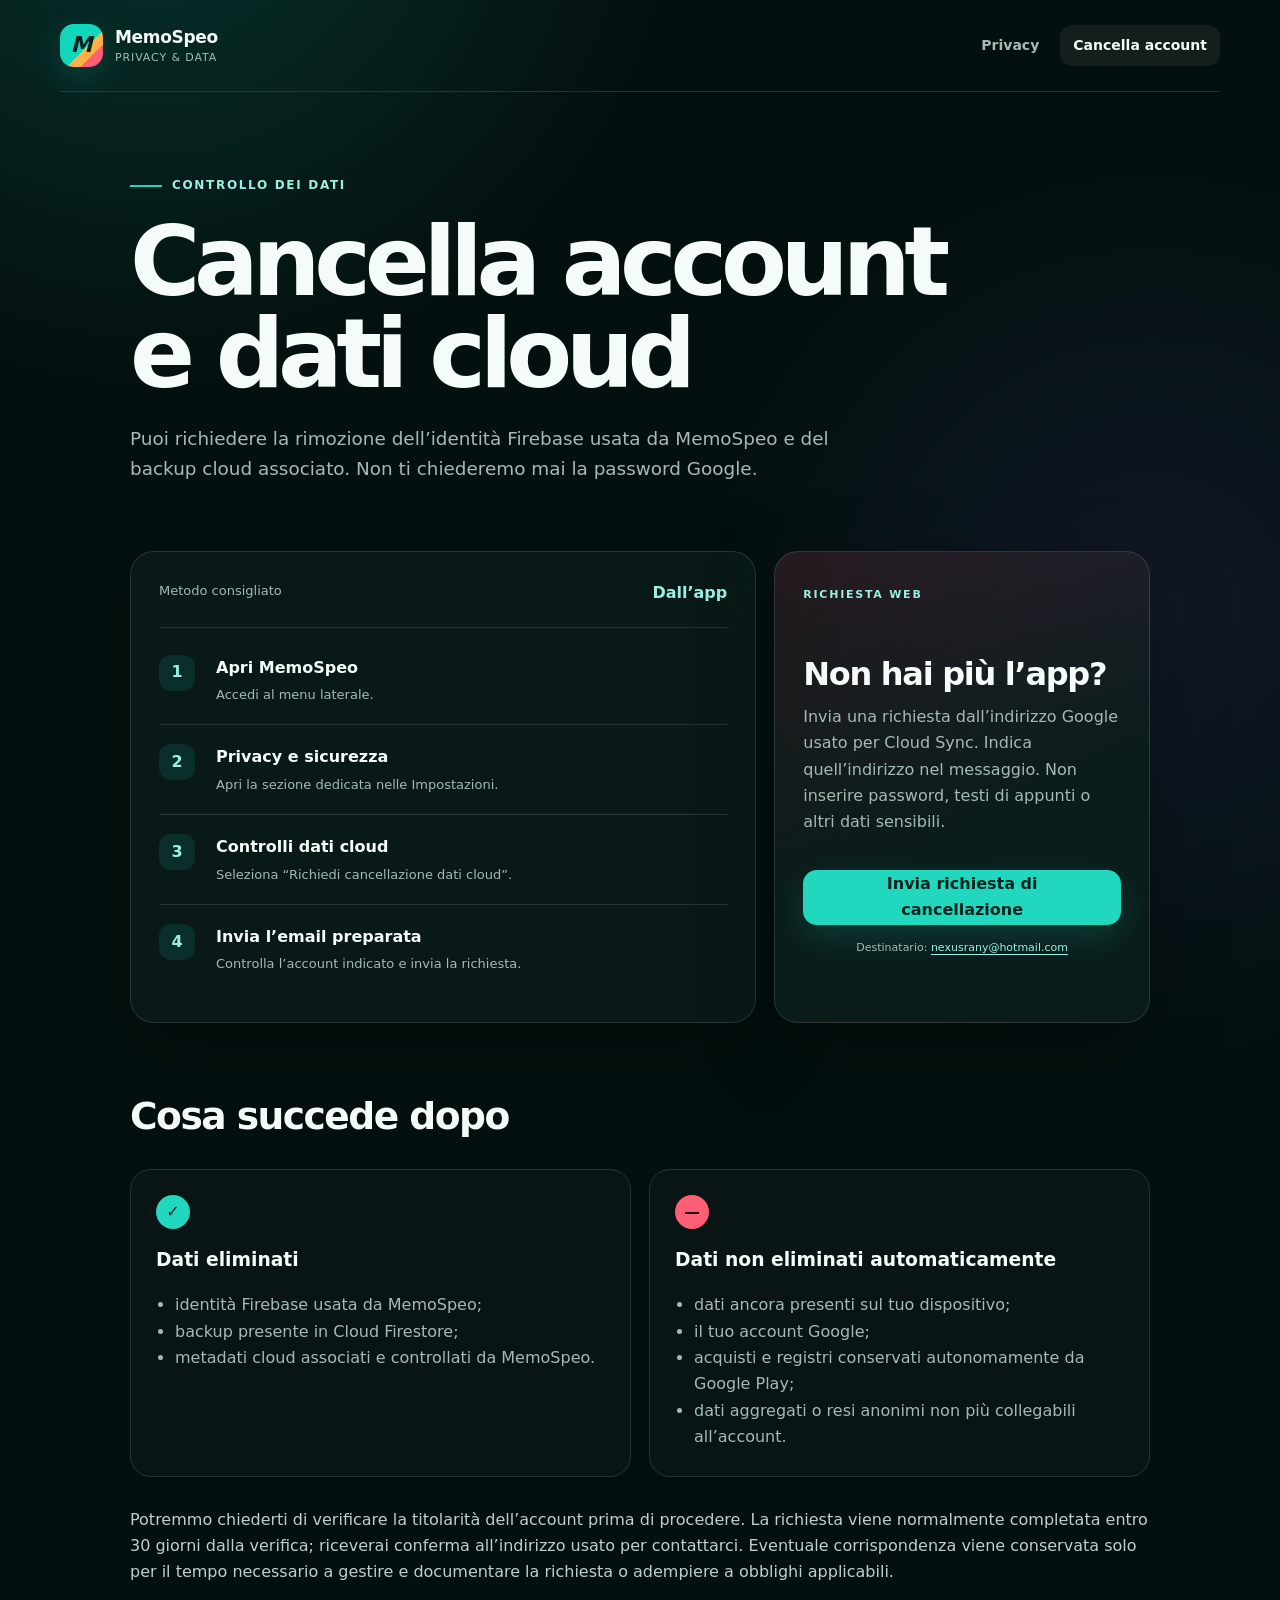
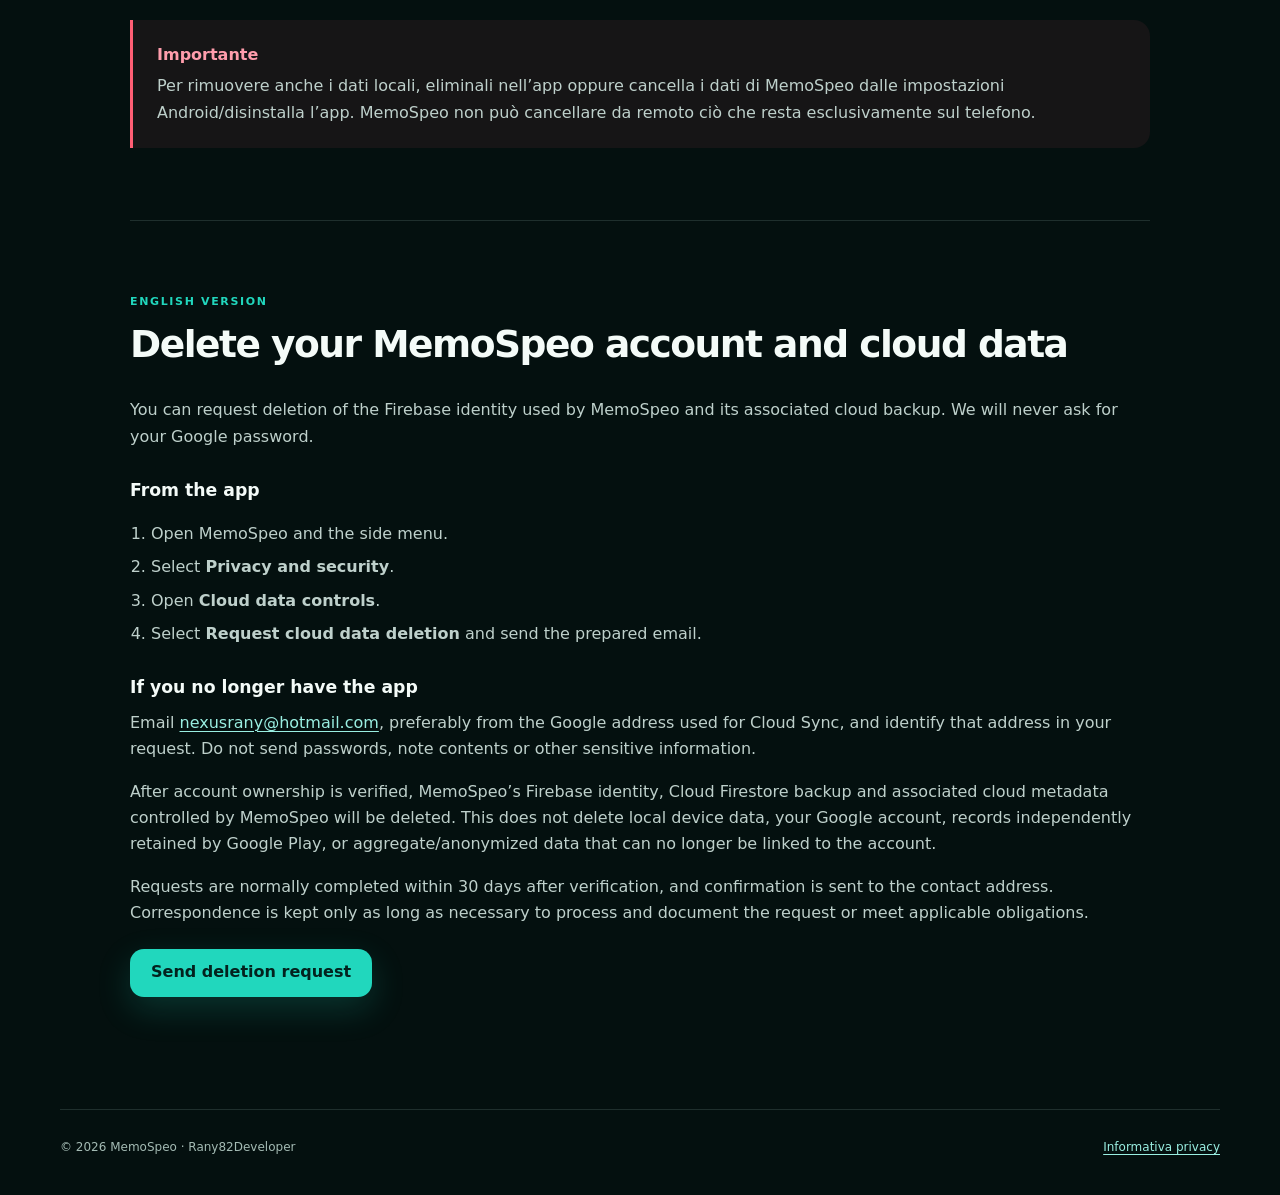
==== delete-account.html @ d62948c8 "Add files via upload" ====
<!doctype html>
<html lang="it">
<head>
  <meta charset="utf-8">
  <meta name="viewport" content="width=device-width, initial-scale=1">
  <meta name="description" content="Richiedi la cancellazione dell'account MemoSpeo e dei dati cloud associati.">
  <meta name="theme-color" content="#071b1a">
  <title>Cancellazione account e dati · MemoSpeo</title>
  <link rel="stylesheet" href="styles.css">
</head>
<body>
  <header class="site-header">
    <a class="brand" href="index.html" aria-label="MemoSpeo - pagina iniziale">
      <span class="brand-mark" aria-hidden="true">M</span>
      <span><strong>MemoSpeo</strong><small>Privacy &amp; data</small></span>
    </a>
    <nav aria-label="Navigazione principale">
      <a href="privacy.html">Privacy</a>
      <a class="active" href="delete-account.html">Cancella account</a>
    </nav>
  </header>

  <main class="delete-page">
    <section class="delete-hero">
      <div class="eyebrow"><span></span> Controllo dei dati</div>
      <h1>Cancella account<br>e dati cloud</h1>
      <p>Puoi richiedere la rimozione dell’identità Firebase usata da MemoSpeo e del backup cloud associato. Non ti chiederemo mai la password Google.</p>
    </section>

    <section class="deletion-grid">
      <div class="steps-panel">
        <div class="panel-title"><span>Metodo consigliato</span><strong>Dall’app</strong></div>
        <ol class="steps">
          <li><span>1</span><div><strong>Apri MemoSpeo</strong><p>Accedi al menu laterale.</p></div></li>
          <li><span>2</span><div><strong>Privacy e sicurezza</strong><p>Apri la sezione dedicata nelle Impostazioni.</p></div></li>
          <li><span>3</span><div><strong>Controlli dati cloud</strong><p>Seleziona “Richiedi cancellazione dati cloud”.</p></div></li>
          <li><span>4</span><div><strong>Invia l’email preparata</strong><p>Controlla l’account indicato e invia la richiesta.</p></div></li>
        </ol>
      </div>

      <div class="request-panel">
        <span class="card-number">RICHIESTA WEB</span>
        <h2>Non hai più l’app?</h2>
        <p>Invia una richiesta dall’indirizzo Google usato per Cloud Sync. Indica quell’indirizzo nel messaggio. Non inserire password, testi di appunti o altri dati sensibili.</p>
        <a class="button primary full" href="mailto:nexusrany@hotmail.com?subject=Richiesta%20cancellazione%20dati%20MemoSpeo&amp;body=Chiedo%20la%20cancellazione%20dell%E2%80%99identit%C3%A0%20MemoSpeo%20e%20di%20tutti%20i%20dati%20cloud%20associati.%0A%0AAccount%20Google%20usato%20in%20MemoSpeo%3A%20%0A%0AConfermo%20di%20comprendere%20che%20la%20cancellazione%20cloud%20non%20rimuove%20i%20dati%20salvati%20localmente%20sul%20mio%20dispositivo.">Invia richiesta di cancellazione</a>
        <p class="small">Destinatario: <a href="mailto:nexusrany@hotmail.com">nexusrany@hotmail.com</a></p>
      </div>
    </section>

    <section class="what-happens">
      <h2>Cosa succede dopo</h2>
      <div class="outcome-grid">
        <div class="outcome yes"><span aria-hidden="true">✓</span><h3>Dati eliminati</h3><ul><li>identità Firebase usata da MemoSpeo;</li><li>backup presente in Cloud Firestore;</li><li>metadati cloud associati e controllati da MemoSpeo.</li></ul></div>
        <div class="outcome no"><span aria-hidden="true">—</span><h3>Dati non eliminati automaticamente</h3><ul><li>dati ancora presenti sul tuo dispositivo;</li><li>il tuo account Google;</li><li>acquisti e registri conservati autonomamente da Google Play;</li><li>dati aggregati o resi anonimi non più collegabili all’account.</li></ul></div>
      </div>
      <p>Potremmo chiederti di verificare la titolarità dell’account prima di procedere. La richiesta viene normalmente completata entro 30 giorni dalla verifica; riceverai conferma all’indirizzo usato per contattarci. Eventuale corrispondenza viene conservata solo per il tempo necessario a gestire e documentare la richiesta o adempiere a obblighi applicabili.</p>
      <div class="callout warning"><strong>Importante</strong><p>Per rimuovere anche i dati locali, eliminali nell’app oppure cancella i dati di MemoSpeo dalle impostazioni Android/disinstalla l’app. MemoSpeo non può cancellare da remoto ciò che resta esclusivamente sul telefono.</p></div>
    </section>

    <section id="english" class="english-section" lang="en">
      <div class="language-label">ENGLISH VERSION</div>
      <h2>Delete your MemoSpeo account and cloud data</h2>
      <p>You can request deletion of the Firebase identity used by MemoSpeo and its associated cloud backup. We will never ask for your Google password.</p>
      <h3>From the app</h3>
      <ol>
        <li>Open MemoSpeo and the side menu.</li>
        <li>Select <strong>Privacy and security</strong>.</li>
        <li>Open <strong>Cloud data controls</strong>.</li>
        <li>Select <strong>Request cloud data deletion</strong> and send the prepared email.</li>
      </ol>
      <h3>If you no longer have the app</h3>
      <p>Email <a href="mailto:nexusrany@hotmail.com?subject=MemoSpeo%20data%20deletion%20request">nexusrany@hotmail.com</a>, preferably from the Google address used for Cloud Sync, and identify that address in your request. Do not send passwords, note contents or other sensitive information.</p>
      <p>After account ownership is verified, MemoSpeo’s Firebase identity, Cloud Firestore backup and associated cloud metadata controlled by MemoSpeo will be deleted. This does not delete local device data, your Google account, records independently retained by Google Play, or aggregate/anonymized data that can no longer be linked to the account.</p>
      <p>Requests are normally completed within 30 days after verification, and confirmation is sent to the contact address. Correspondence is kept only as long as necessary to process and document the request or meet applicable obligations.</p>
      <a class="button primary inline-button" href="mailto:nexusrany@hotmail.com?subject=MemoSpeo%20data%20deletion%20request&amp;body=I%20request%20deletion%20of%20my%20MemoSpeo%20identity%20and%20all%20associated%20cloud%20data.%0A%0AGoogle%20account%20used%20in%20MemoSpeo%3A%20%0A%0AI%20understand%20that%20cloud%20deletion%20does%20not%20remove%20data%20stored%20locally%20on%20my%20device.">Send deletion request</a>
    </section>
  </main>

  <footer>
    <span>© 2026 MemoSpeo · Rany82Developer</span>
    <a href="privacy.html">Informativa privacy</a>
  </footer>
</body>
</html>
---- styles.css ----
:root {
  color-scheme: dark;
  --bg: #04100f;
  --surface: #0a1d1b;
  --surface-2: #102724;
  --line: rgba(199, 235, 225, .14);
  --text: #f4fbf8;
  --muted: #a4bbb4;
  --mint: #21d7bd;
  --mint-soft: #9aefe2;
  --coral: #ff5e74;
  --violet: #7b5cff;
  --shadow: 0 24px 80px rgba(0, 0, 0, .26);
}

* { box-sizing: border-box; }
html { scroll-behavior: smooth; }
body {
  margin: 0;
  min-height: 100vh;
  color: var(--text);
  background:
    radial-gradient(circle at 12% -5%, rgba(24, 209, 181, .18), transparent 33rem),
    radial-gradient(circle at 90% 22%, rgba(123, 92, 255, .10), transparent 28rem),
    var(--bg);
  font-family: Inter, ui-sans-serif, system-ui, -apple-system, BlinkMacSystemFont, "Segoe UI", sans-serif;
  line-height: 1.65;
}

a { color: var(--mint-soft); text-decoration-thickness: 1px; text-underline-offset: 3px; }
a:hover { color: #fff; }

.site-header, main, footer { width: min(1160px, calc(100% - 40px)); margin-inline: auto; }
.site-header {
  min-height: 92px;
  display: flex;
  align-items: center;
  justify-content: space-between;
  gap: 24px;
  border-bottom: 1px solid var(--line);
}
.brand { display: inline-flex; align-items: center; gap: 12px; color: var(--text); text-decoration: none; }
.brand-mark {
  width: 43px;
  height: 43px;
  display: grid;
  place-items: center;
  border-radius: 14px;
  color: #05201d;
  font-size: 22px;
  font-weight: 900;
  font-style: italic;
  background: linear-gradient(135deg, #13d7bb 0 58%, #ffb049 58% 74%, #ff5e74 74%);
  box-shadow: 0 10px 32px rgba(33, 215, 189, .18);
}
.brand strong, .brand small { display: block; line-height: 1.2; }
.brand strong { font-size: 17px; letter-spacing: -.02em; }
.brand small { color: var(--muted); margin-top: 4px; font-size: 11px; letter-spacing: .08em; text-transform: uppercase; }
nav { display: flex; align-items: center; gap: 8px; }
nav a { padding: 9px 13px; border-radius: 12px; color: var(--muted); text-decoration: none; font-size: 14px; font-weight: 650; }
nav a:hover, nav a.active { background: rgba(255,255,255,.06); color: var(--text); }

.hero { padding: 108px 0 74px; max-width: 850px; }
.eyebrow { display: flex; align-items: center; gap: 10px; color: var(--mint-soft); font-size: 12px; font-weight: 800; letter-spacing: .14em; text-transform: uppercase; }
.eyebrow span { display: inline-block; width: 32px; height: 2px; background: var(--mint); }
h1, h2, h3, p { margin-top: 0; }
.hero h1, .delete-hero h1, .document-heading h1 { margin: 20px 0 24px; font-size: clamp(3.3rem, 8vw, 6.8rem); line-height: .96; letter-spacing: -.067em; }
.hero h1 em { color: var(--mint); font-style: normal; }
.hero > p { max-width: 680px; color: var(--muted); font-size: clamp(1.05rem, 2vw, 1.3rem); }
.hero-actions { display: flex; flex-wrap: wrap; gap: 12px; margin-top: 34px; }
.button { display: inline-flex; align-items: center; justify-content: center; min-height: 48px; padding: 0 20px; border: 1px solid transparent; border-radius: 14px; font-weight: 800; text-decoration: none; transition: transform .2s ease, background .2s ease; }
.button:hover { transform: translateY(-2px); }
.button.primary { color: #03221e; background: var(--mint); box-shadow: 0 12px 34px rgba(33, 215, 189, .18); }
.button.primary:hover { color: #021713; background: #42e5cd; }
.button.secondary { color: var(--text); background: rgba(255,255,255,.04); border-color: var(--line); }
.button.full { width: 100%; text-align: center; }
.inline-button { margin: 6px 0 22px; }

.cards { display: grid; grid-template-columns: 1fr 1fr; gap: 18px; }
.feature-card { min-height: 305px; padding: 30px; border: 1px solid var(--line); border-radius: 26px; color: var(--text); text-decoration: none; box-shadow: var(--shadow); transition: transform .25s ease, border-color .25s ease; }
.feature-card:hover { transform: translateY(-5px); color: var(--text); border-color: rgba(255,255,255,.26); }
.feature-card.mint { background: linear-gradient(145deg, rgba(33,215,189,.12), rgba(10,29,27,.94) 65%); }
.feature-card.coral { background: linear-gradient(145deg, rgba(255,94,116,.13), rgba(10,29,27,.94) 65%); }
.card-number { color: var(--mint-soft); font-size: 11px; font-weight: 900; letter-spacing: .16em; }
.coral .card-number { color: #ff9dac; }
.feature-card h2 { margin: 62px 0 12px; font-size: clamp(1.6rem, 4vw, 2.3rem); letter-spacing: -.04em; }
.feature-card p { color: var(--muted); max-width: 440px; }
.card-link { display: inline-block; margin-top: 18px; font-weight: 800; }
.trust-strip { display: grid; grid-template-columns: repeat(3, 1fr); gap: 1px; margin-top: 18px; overflow: hidden; border: 1px solid var(--line); border-radius: 22px; background: var(--line); }
.trust-strip div { padding: 24px; background: var(--surface); }
.trust-strip strong, .trust-strip span { display: block; }
.trust-strip strong { margin-bottom: 5px; font-size: 14px; }
.trust-strip span { color: var(--muted); font-size: 13px; }
.english-note { display: flex; align-items: center; gap: 12px; margin: 32px 0 0; color: var(--muted); }
.english-note span, .language-label { color: var(--mint); font-size: 11px; font-weight: 900; letter-spacing: .15em; }
.english-note p { margin: 0; }

.document-layout { display: grid; grid-template-columns: 210px minmax(0, 760px); justify-content: space-between; gap: 72px; padding-top: 70px; }
.document-index { position: sticky; top: 24px; height: fit-content; padding: 18px 0; }
.document-index p { color: var(--text); font-size: 12px; font-weight: 900; letter-spacing: .14em; text-transform: uppercase; }
.document-index a { display: block; padding: 7px 0; color: var(--muted); text-decoration: none; font-size: 13px; }
.document-index a:hover { color: var(--mint-soft); }
.document-heading { padding-bottom: 30px; border-bottom: 1px solid var(--line); }
.document-heading h1 { font-size: clamp(3rem, 7vw, 5.5rem); }
.lead { max-width: 700px; color: var(--muted); font-size: 1.18rem; }
.meta { display: inline-flex; gap: 12px; padding: 8px 12px; border-radius: 10px; background: rgba(255,255,255,.045); font-size: 12px; }
.meta span { color: var(--muted); }
.document section { padding: 42px 0 10px; scroll-margin-top: 20px; }
.document h2, .what-happens > h2, .english-section > h2 { font-size: clamp(1.7rem, 4vw, 2.35rem); line-height: 1.15; letter-spacing: -.04em; }
.document h3, .english-section h3 { margin: 26px 0 8px; font-size: 1.08rem; }
.document p, .document li, .what-happens p, .english-section p, .english-section li { color: #bed0cb; }
.document ul, .english-section ol { padding-left: 21px; }
.document li, .english-section li { margin: 7px 0; }
.document hr { margin: 60px 0 10px; border: 0; border-top: 1px solid var(--line); }
.callout { margin: 34px 0 4px; padding: 22px 24px; border-left: 3px solid var(--mint); border-radius: 0 16px 16px 0; background: rgba(33,215,189,.075); }
.callout strong { display: block; margin-bottom: 5px; color: var(--mint-soft); }
.callout p { margin: 0; }
.callout.warning { border-left-color: var(--coral); background: rgba(255,94,116,.07); }
.callout.warning strong { color: #ff9dac; }
.data-table { margin: 24px 0; overflow: hidden; border: 1px solid var(--line); border-radius: 17px; }
.table-row { display: grid; grid-template-columns: 1.15fr 1fr 1.6fr; gap: 18px; padding: 14px 16px; border-top: 1px solid var(--line); color: var(--muted); font-size: 13px; }
.table-row:first-child { border-top: 0; }
.table-row strong { color: var(--text); }
.table-head { color: var(--mint-soft); background: rgba(255,255,255,.035); font-size: 11px; font-weight: 900; letter-spacing: .08em; text-transform: uppercase; }
.language-label { margin-bottom: 12px; }

.delete-page { max-width: 1020px; }
.delete-hero { max-width: 820px; padding: 84px 0 48px; }
.delete-hero h1 { font-size: clamp(3.1rem, 8vw, 6rem); }
.delete-hero > p { max-width: 720px; color: var(--muted); font-size: 1.15rem; }
.deletion-grid { display: grid; grid-template-columns: 1.25fr .75fr; gap: 18px; }
.steps-panel, .request-panel { padding: 28px; border: 1px solid var(--line); border-radius: 24px; background: rgba(10,29,27,.82); box-shadow: var(--shadow); }
.panel-title { display: flex; justify-content: space-between; gap: 20px; padding-bottom: 20px; border-bottom: 1px solid var(--line); }
.panel-title span { color: var(--muted); font-size: 13px; }
.panel-title strong { color: var(--mint-soft); }
.steps { margin: 8px 0 0; padding: 0; list-style: none; }
.steps li { display: grid; grid-template-columns: 42px 1fr; gap: 15px; padding: 19px 0; border-bottom: 1px solid var(--line); }
.steps li:last-child { border-bottom: 0; }
.steps li > span { width: 36px; height: 36px; display: grid; place-items: center; border-radius: 12px; color: var(--mint-soft); background: rgba(33,215,189,.11); font-weight: 900; }
.steps strong { display: block; }
.steps p { margin: 3px 0 0; color: var(--muted); font-size: 13px; }
.request-panel { background: linear-gradient(155deg, rgba(255,94,116,.13), rgba(10,29,27,.96) 58%); }
.request-panel h2 { margin: 50px 0 12px; font-size: 2rem; line-height: 1.1; letter-spacing: -.04em; }
.request-panel > p { color: var(--muted); }
.request-panel .button { margin-top: 18px; }
.request-panel .small { margin-top: 14px; text-align: center; font-size: 11px; }
.what-happens, .english-section { padding: 72px 0 0; }
.outcome-grid { display: grid; grid-template-columns: 1fr 1fr; gap: 18px; margin: 24px 0 30px; }
.outcome { padding: 25px; border: 1px solid var(--line); border-radius: 21px; background: rgba(255,255,255,.025); }
.outcome > span { width: 34px; height: 34px; display: grid; place-items: center; border-radius: 50%; font-weight: 900; }
.outcome.yes > span { color: #03221e; background: var(--mint); }
.outcome.no > span { color: #280910; background: var(--coral); }
.outcome h3 { margin: 16px 0 8px; }
.outcome ul { margin-bottom: 0; padding-left: 19px; color: var(--muted); }
.english-section { margin-top: 72px; border-top: 1px solid var(--line); }

footer { display: flex; align-items: center; justify-content: space-between; gap: 20px; margin-top: 90px; padding: 28px 0 38px; border-top: 1px solid var(--line); color: var(--muted); font-size: 12px; }

@media (max-width: 800px) {
  .site-header { align-items: flex-start; padding: 20px 0; }
  nav { flex-direction: column; align-items: flex-end; gap: 2px; }
  nav a { padding: 5px 8px; font-size: 12px; }
  .hero { padding-top: 74px; }
  .cards, .trust-strip, .deletion-grid, .outcome-grid { grid-template-columns: 1fr; }
  .document-layout { grid-template-columns: 1fr; padding-top: 44px; }
  .document-index { display: none; }
  .table-row { grid-template-columns: 1fr; gap: 4px; }
  .table-head { display: none; }
  footer { align-items: flex-start; flex-direction: column; }
}

@media (max-width: 480px) {
  .site-header, main, footer { width: min(100% - 28px, 1160px); }
  .brand small { display: none; }
  .brand-mark { width: 38px; height: 38px; border-radius: 12px; }
  .hero h1, .delete-hero h1 { font-size: 3.15rem; }
  .hero-actions .button { width: 100%; }
  .feature-card, .steps-panel, .request-panel { padding: 22px; }
}

@media (prefers-reduced-motion: reduce) {
  html { scroll-behavior: auto; }
  *, *::before, *::after { transition: none !important; }
}
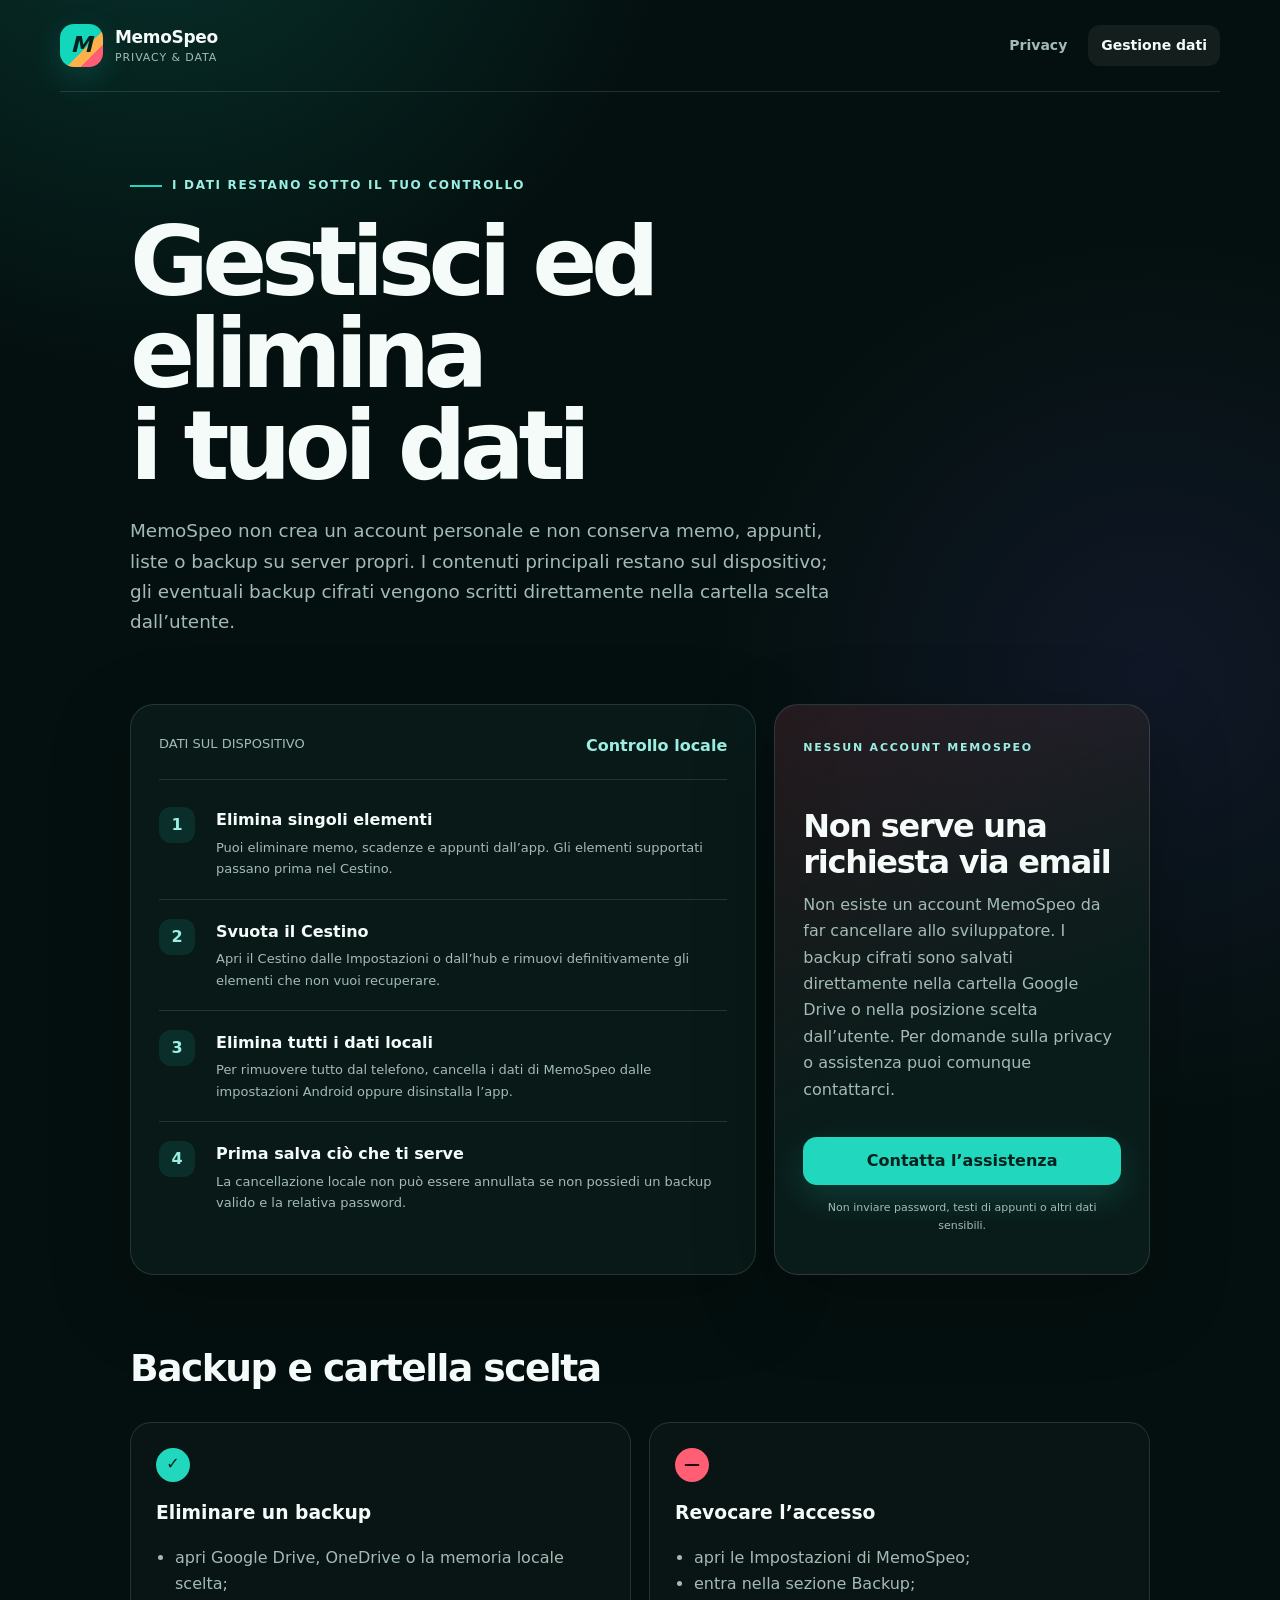
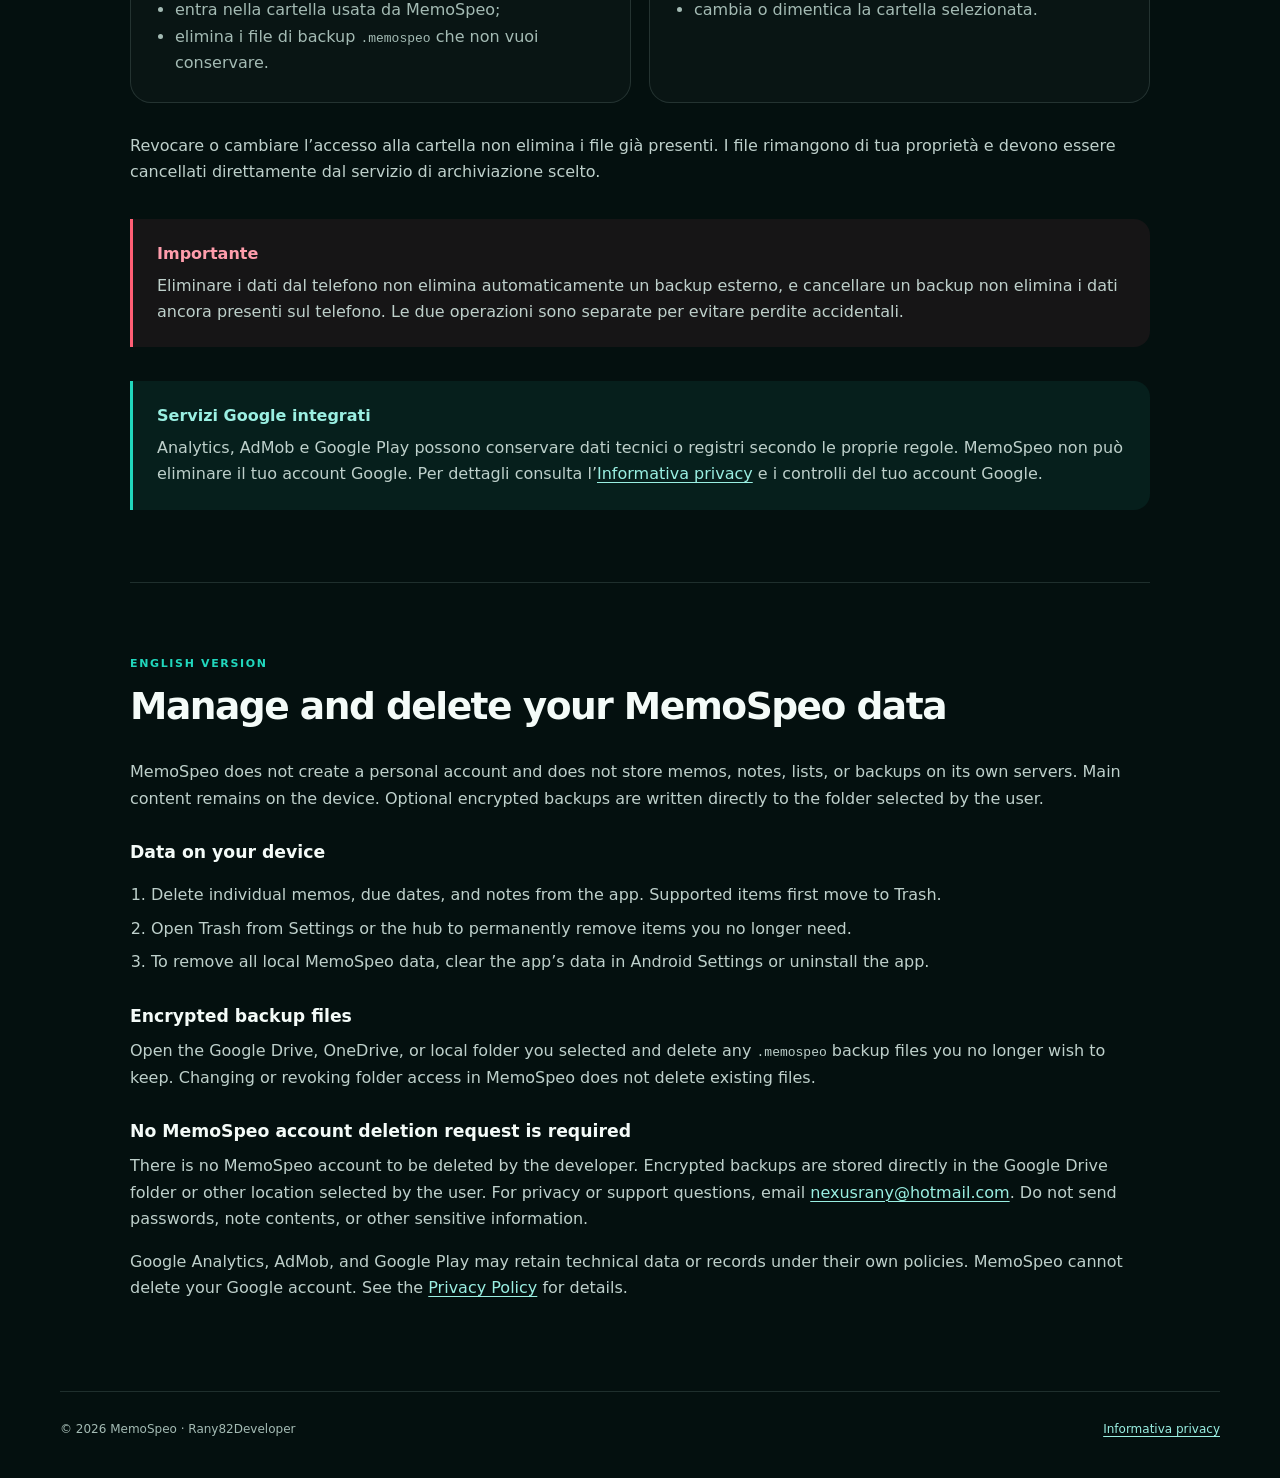
==== commit 0c573337: "Correct privacy and backup data disclosures" ====
--- a/delete-account.html
+++ b/delete-account.html
@@ -3,9 +3,9 @@
 <head>
   <meta charset="utf-8">
   <meta name="viewport" content="width=device-width, initial-scale=1">
-  <meta name="description" content="Richiedi la cancellazione dell'account MemoSpeo e dei dati cloud associati.">
+  <meta name="description" content="Come gestire ed eliminare i dati locali e i backup cifrati di MemoSpeo.">
   <meta name="theme-color" content="#071b1a">
-  <title>Cancellazione account e dati · MemoSpeo</title>
+  <title>Gestione e cancellazione dati · MemoSpeo</title>
   <link rel="stylesheet" href="styles.css">
 </head>
 <body>
@@ -16,63 +16,63 @@
     </a>
     <nav aria-label="Navigazione principale">
       <a href="privacy.html">Privacy</a>
-      <a class="active" href="delete-account.html">Cancella account</a>
+      <a class="active" href="delete-account.html">Gestione dati</a>
     </nav>
   </header>
 
   <main class="delete-page">
     <section class="delete-hero">
-      <div class="eyebrow"><span></span> Controllo dei dati</div>
-      <h1>Cancella account<br>e dati cloud</h1>
-      <p>Puoi richiedere la rimozione dell’identità Firebase usata da MemoSpeo e del backup cloud associato. Non ti chiederemo mai la password Google.</p>
+      <div class="eyebrow"><span></span> I dati restano sotto il tuo controllo</div>
+      <h1>Gestisci ed elimina<br>i tuoi dati</h1>
+      <p>MemoSpeo non crea un account personale e non conserva memo, appunti, liste o backup su server propri. I contenuti principali restano sul dispositivo; gli eventuali backup cifrati vengono scritti direttamente nella cartella scelta dall’utente.</p>
     </section>
 
     <section class="deletion-grid">
       <div class="steps-panel">
-        <div class="panel-title"><span>Metodo consigliato</span><strong>Dall’app</strong></div>
+        <div class="panel-title"><span>DATI SUL DISPOSITIVO</span><strong>Controllo locale</strong></div>
         <ol class="steps">
-          <li><span>1</span><div><strong>Apri MemoSpeo</strong><p>Accedi al menu laterale.</p></div></li>
-          <li><span>2</span><div><strong>Privacy e sicurezza</strong><p>Apri la sezione dedicata nelle Impostazioni.</p></div></li>
-          <li><span>3</span><div><strong>Controlli dati cloud</strong><p>Seleziona “Richiedi cancellazione dati cloud”.</p></div></li>
-          <li><span>4</span><div><strong>Invia l’email preparata</strong><p>Controlla l’account indicato e invia la richiesta.</p></div></li>
+          <li><span>1</span><div><strong>Elimina singoli elementi</strong><p>Puoi eliminare memo, scadenze e appunti dall’app. Gli elementi supportati passano prima nel Cestino.</p></div></li>
+          <li><span>2</span><div><strong>Svuota il Cestino</strong><p>Apri il Cestino dalle Impostazioni o dall’hub e rimuovi definitivamente gli elementi che non vuoi recuperare.</p></div></li>
+          <li><span>3</span><div><strong>Elimina tutti i dati locali</strong><p>Per rimuovere tutto dal telefono, cancella i dati di MemoSpeo dalle impostazioni Android oppure disinstalla l’app.</p></div></li>
+          <li><span>4</span><div><strong>Prima salva ciò che ti serve</strong><p>La cancellazione locale non può essere annullata se non possiedi un backup valido e la relativa password.</p></div></li>
         </ol>
       </div>
 
       <div class="request-panel">
-        <span class="card-number">RICHIESTA WEB</span>
-        <h2>Non hai più l’app?</h2>
-        <p>Invia una richiesta dall’indirizzo Google usato per Cloud Sync. Indica quell’indirizzo nel messaggio. Non inserire password, testi di appunti o altri dati sensibili.</p>
-        <a class="button primary full" href="mailto:nexusrany@hotmail.com?subject=Richiesta%20cancellazione%20dati%20MemoSpeo&amp;body=Chiedo%20la%20cancellazione%20dell%E2%80%99identit%C3%A0%20MemoSpeo%20e%20di%20tutti%20i%20dati%20cloud%20associati.%0A%0AAccount%20Google%20usato%20in%20MemoSpeo%3A%20%0A%0AConfermo%20di%20comprendere%20che%20la%20cancellazione%20cloud%20non%20rimuove%20i%20dati%20salvati%20localmente%20sul%20mio%20dispositivo.">Invia richiesta di cancellazione</a>
-        <p class="small">Destinatario: <a href="mailto:nexusrany@hotmail.com">nexusrany@hotmail.com</a></p>
+        <span class="card-number">NESSUN ACCOUNT MEMOSPEO</span>
+        <h2>Non serve una richiesta via email</h2>
+        <p>Non esiste un account MemoSpeo da far cancellare allo sviluppatore. I backup cifrati sono salvati direttamente nella cartella Google Drive o nella posizione scelta dall’utente. Per domande sulla privacy o assistenza puoi comunque contattarci.</p>
+        <a class="button primary full" href="mailto:nexusrany@hotmail.com?subject=MemoSpeo%20-%20Privacy%20e%20gestione%20dati">Contatta l’assistenza</a>
+        <p class="small">Non inviare password, testi di appunti o altri dati sensibili.</p>
       </div>
     </section>
 
     <section class="what-happens">
-      <h2>Cosa succede dopo</h2>
+      <h2>Backup e cartella scelta</h2>
       <div class="outcome-grid">
-        <div class="outcome yes"><span aria-hidden="true">✓</span><h3>Dati eliminati</h3><ul><li>identità Firebase usata da MemoSpeo;</li><li>backup presente in Cloud Firestore;</li><li>metadati cloud associati e controllati da MemoSpeo.</li></ul></div>
-        <div class="outcome no"><span aria-hidden="true">—</span><h3>Dati non eliminati automaticamente</h3><ul><li>dati ancora presenti sul tuo dispositivo;</li><li>il tuo account Google;</li><li>acquisti e registri conservati autonomamente da Google Play;</li><li>dati aggregati o resi anonimi non più collegabili all’account.</li></ul></div>
+        <div class="outcome yes"><span aria-hidden="true">✓</span><h3>Eliminare un backup</h3><ul><li>apri Google Drive, OneDrive o la memoria locale scelta;</li><li>entra nella cartella usata da MemoSpeo;</li><li>elimina i file di backup <code>.memospeo</code> che non vuoi conservare.</li></ul></div>
+        <div class="outcome no"><span aria-hidden="true">—</span><h3>Revocare l’accesso</h3><ul><li>apri le Impostazioni di MemoSpeo;</li><li>entra nella sezione Backup;</li><li>cambia o dimentica la cartella selezionata.</li></ul></div>
       </div>
-      <p>Potremmo chiederti di verificare la titolarità dell’account prima di procedere. La richiesta viene normalmente completata entro 30 giorni dalla verifica; riceverai conferma all’indirizzo usato per contattarci. Eventuale corrispondenza viene conservata solo per il tempo necessario a gestire e documentare la richiesta o adempiere a obblighi applicabili.</p>
-      <div class="callout warning"><strong>Importante</strong><p>Per rimuovere anche i dati locali, eliminali nell’app oppure cancella i dati di MemoSpeo dalle impostazioni Android/disinstalla l’app. MemoSpeo non può cancellare da remoto ciò che resta esclusivamente sul telefono.</p></div>
+      <p>Revocare o cambiare l’accesso alla cartella non elimina i file già presenti. I file rimangono di tua proprietà e devono essere cancellati direttamente dal servizio di archiviazione scelto.</p>
+      <div class="callout warning"><strong>Importante</strong><p>Eliminare i dati dal telefono non elimina automaticamente un backup esterno, e cancellare un backup non elimina i dati ancora presenti sul telefono. Le due operazioni sono separate per evitare perdite accidentali.</p></div>
+      <div class="callout"><strong>Servizi Google integrati</strong><p>Analytics, AdMob e Google Play possono conservare dati tecnici o registri secondo le proprie regole. MemoSpeo non può eliminare il tuo account Google. Per dettagli consulta l’<a href="privacy.html">Informativa privacy</a> e i controlli del tuo account Google.</p></div>
     </section>
 
     <section id="english" class="english-section" lang="en">
       <div class="language-label">ENGLISH VERSION</div>
-      <h2>Delete your MemoSpeo account and cloud data</h2>
-      <p>You can request deletion of the Firebase identity used by MemoSpeo and its associated cloud backup. We will never ask for your Google password.</p>
-      <h3>From the app</h3>
+      <h2>Manage and delete your MemoSpeo data</h2>
+      <p>MemoSpeo does not create a personal account and does not store memos, notes, lists, or backups on its own servers. Main content remains on the device. Optional encrypted backups are written directly to the folder selected by the user.</p>
+      <h3>Data on your device</h3>
       <ol>
-        <li>Open MemoSpeo and the side menu.</li>
-        <li>Select <strong>Privacy and security</strong>.</li>
-        <li>Open <strong>Cloud data controls</strong>.</li>
-        <li>Select <strong>Request cloud data deletion</strong> and send the prepared email.</li>
+        <li>Delete individual memos, due dates, and notes from the app. Supported items first move to Trash.</li>
+        <li>Open Trash from Settings or the hub to permanently remove items you no longer need.</li>
+        <li>To remove all local MemoSpeo data, clear the app’s data in Android Settings or uninstall the app.</li>
       </ol>
-      <h3>If you no longer have the app</h3>
-      <p>Email <a href="mailto:nexusrany@hotmail.com?subject=MemoSpeo%20data%20deletion%20request">nexusrany@hotmail.com</a>, preferably from the Google address used for Cloud Sync, and identify that address in your request. Do not send passwords, note contents or other sensitive information.</p>
-      <p>After account ownership is verified, MemoSpeo’s Firebase identity, Cloud Firestore backup and associated cloud metadata controlled by MemoSpeo will be deleted. This does not delete local device data, your Google account, records independently retained by Google Play, or aggregate/anonymized data that can no longer be linked to the account.</p>
-      <p>Requests are normally completed within 30 days after verification, and confirmation is sent to the contact address. Correspondence is kept only as long as necessary to process and document the request or meet applicable obligations.</p>
-      <a class="button primary inline-button" href="mailto:nexusrany@hotmail.com?subject=MemoSpeo%20data%20deletion%20request&amp;body=I%20request%20deletion%20of%20my%20MemoSpeo%20identity%20and%20all%20associated%20cloud%20data.%0A%0AGoogle%20account%20used%20in%20MemoSpeo%3A%20%0A%0AI%20understand%20that%20cloud%20deletion%20does%20not%20remove%20data%20stored%20locally%20on%20my%20device.">Send deletion request</a>
+      <h3>Encrypted backup files</h3>
+      <p>Open the Google Drive, OneDrive, or local folder you selected and delete any <code>.memospeo</code> backup files you no longer wish to keep. Changing or revoking folder access in MemoSpeo does not delete existing files.</p>
+      <h3>No MemoSpeo account deletion request is required</h3>
+      <p>There is no MemoSpeo account to be deleted by the developer. Encrypted backups are stored directly in the Google Drive folder or other location selected by the user. For privacy or support questions, email <a href="mailto:nexusrany@hotmail.com?subject=MemoSpeo%20-%20Privacy%20and%20data%20management">nexusrany@hotmail.com</a>. Do not send passwords, note contents, or other sensitive information.</p>
+      <p>Google Analytics, AdMob, and Google Play may retain technical data or records under their own policies. MemoSpeo cannot delete your Google account. See the <a href="privacy.html">Privacy Policy</a> for details.</p>
     </section>
   </main>
 
